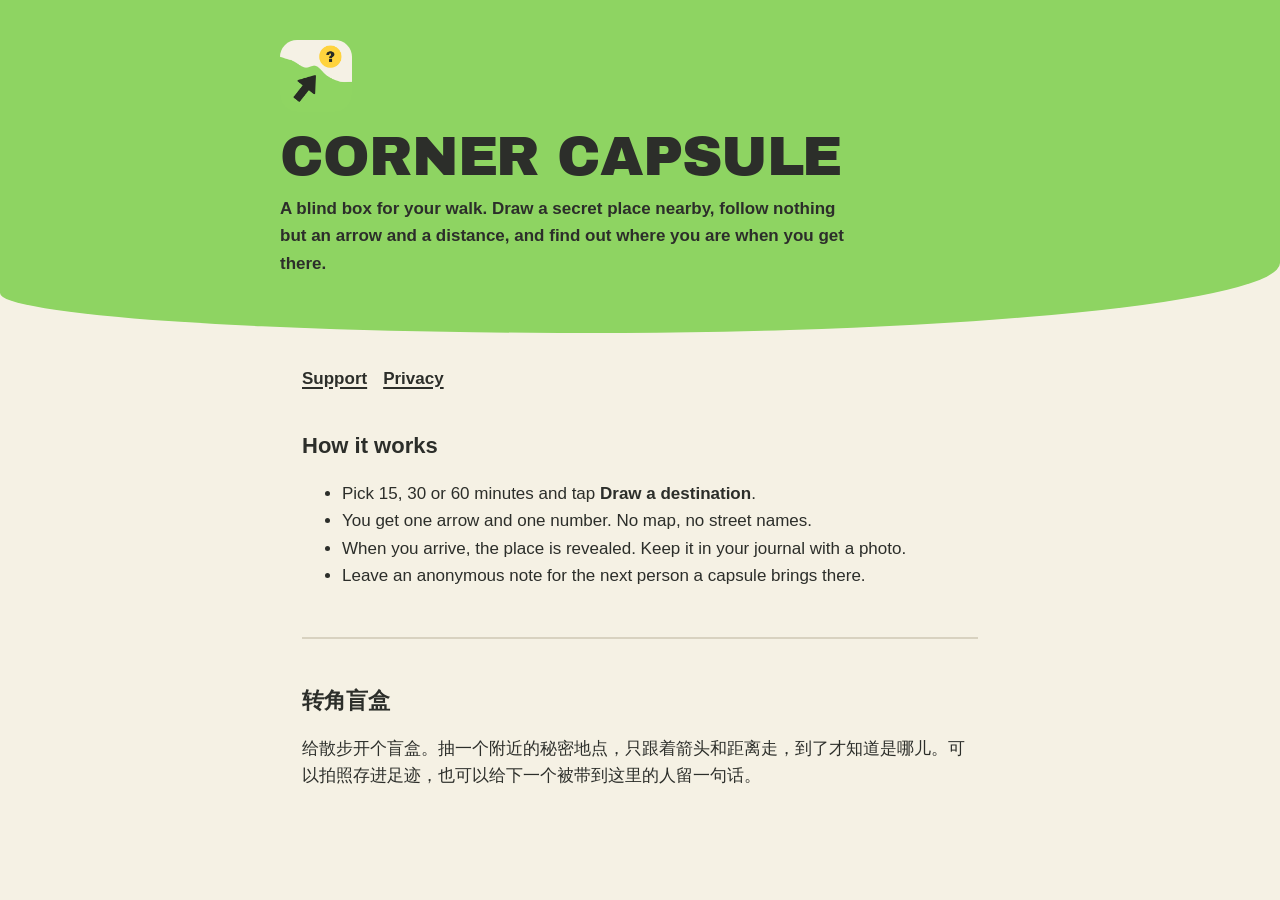
==== index.html @ cfa00d18 "Corner Capsule website: home, privacy policy, support Co-Authored-By: Claude Opus 5.5 <noreply@anthr" ====
<!doctype html>
<html lang="en">
<head>
<meta charset="utf-8">
<meta name="viewport" content="width=device-width, initial-scale=1">
<title>Corner Capsule</title>
<meta name="description" content="A blind box for your walk. Draw a secret nearby place, follow the arrow, find out where you are when you arrive.">
<link rel="stylesheet" href="https://fonts.googleapis.com/css2?family=Archivo+Black&display=swap">
<link rel="stylesheet" href="style.css">
<link rel="icon" href="icon.png">
</head>
<body>
<header><div class="wrap">
  <img src="icon.png" alt="">
  <h1>Corner Capsule</h1>
  <p>A blind box for your walk. Draw a secret place nearby, follow nothing but an arrow and a distance, and find out where you are when you get there.</p>
</div></header>
<main>
  <nav><a href="support.html">Support</a><a href="privacy.html">Privacy</a></nav>
  <h2>How it works</h2>
  <ul>
    <li>Pick 15, 30 or 60 minutes and tap <strong>Draw a destination</strong>.</li>
    <li>You get one arrow and one number. No map, no street names.</li>
    <li>When you arrive, the place is revealed. Keep it in your journal with a photo.</li>
    <li>Leave an anonymous note for the next person a capsule brings there.</li>
  </ul>
  <section class="lang" lang="zh-Hans">
    <h2>转角盲盒</h2>
    <p>给散步开个盲盒。抽一个附近的秘密地点，只跟着箭头和距离走，到了才知道是哪儿。可以拍照存进足迹，也可以给下一个被带到这里的人留一句话。</p>
  </section>
</main>
</body>
</html>
---- style.css ----
:root { --water:#F5F1E4; --land:#8ED462; --ink:#2C2E2A; --ink2:#585B53; --sun:#FFD23F; --line:#D8D2C0; }
@media (prefers-color-scheme: dark) { :root { --water:#131915; --land:#356F2C; --ink:#F2EFE4; --ink2:#A9AFA4; --line:#36433B; } }
* { box-sizing: border-box; }
body { margin: 0; background: var(--water); color: var(--ink); font: 17px/1.6 -apple-system, BlinkMacSystemFont, "Segoe UI", "PingFang SC", "Noto Sans SC", sans-serif; }
header { background: var(--land); padding: 40px 22px 56px; border-bottom-left-radius: 46% 40px; border-bottom-right-radius: 54% 70px; }
header .wrap, main { max-width: 720px; margin: 0 auto; }
header img { width: 72px; height: 72px; border-radius: 17px; display: block; margin-bottom: 18px; }
h1 { font-family: "Archivo Black", "Arial Black", sans-serif; font-weight: 400; text-transform: uppercase; font-size: clamp(34px, 8vw, 56px); line-height: .95; letter-spacing: -.02em; margin: 0 0 12px; }
header p { margin: 0; font-weight: 600; max-width: 34em; }
main { padding: 32px 22px 64px; }
h2 { font-size: 22px; margin: 36px 0 8px; }
h3 { font-size: 17px; margin: 24px 0 4px; }
p, li { color: var(--ink); }
.muted { color: var(--ink2); font-size: 15px; }
a { color: inherit; text-decoration-thickness: 2px; text-underline-offset: 3px; }
.lang { border-top: 2px solid var(--line); margin-top: 48px; padding-top: 8px; }
.pill { display: inline-block; background: var(--sun); color: #2C2E2A; font-weight: 700; border-radius: 999px; padding: 10px 20px; text-decoration: none; margin: 18px 10px 0 0; }
nav a { margin-right: 16px; font-weight: 600; }
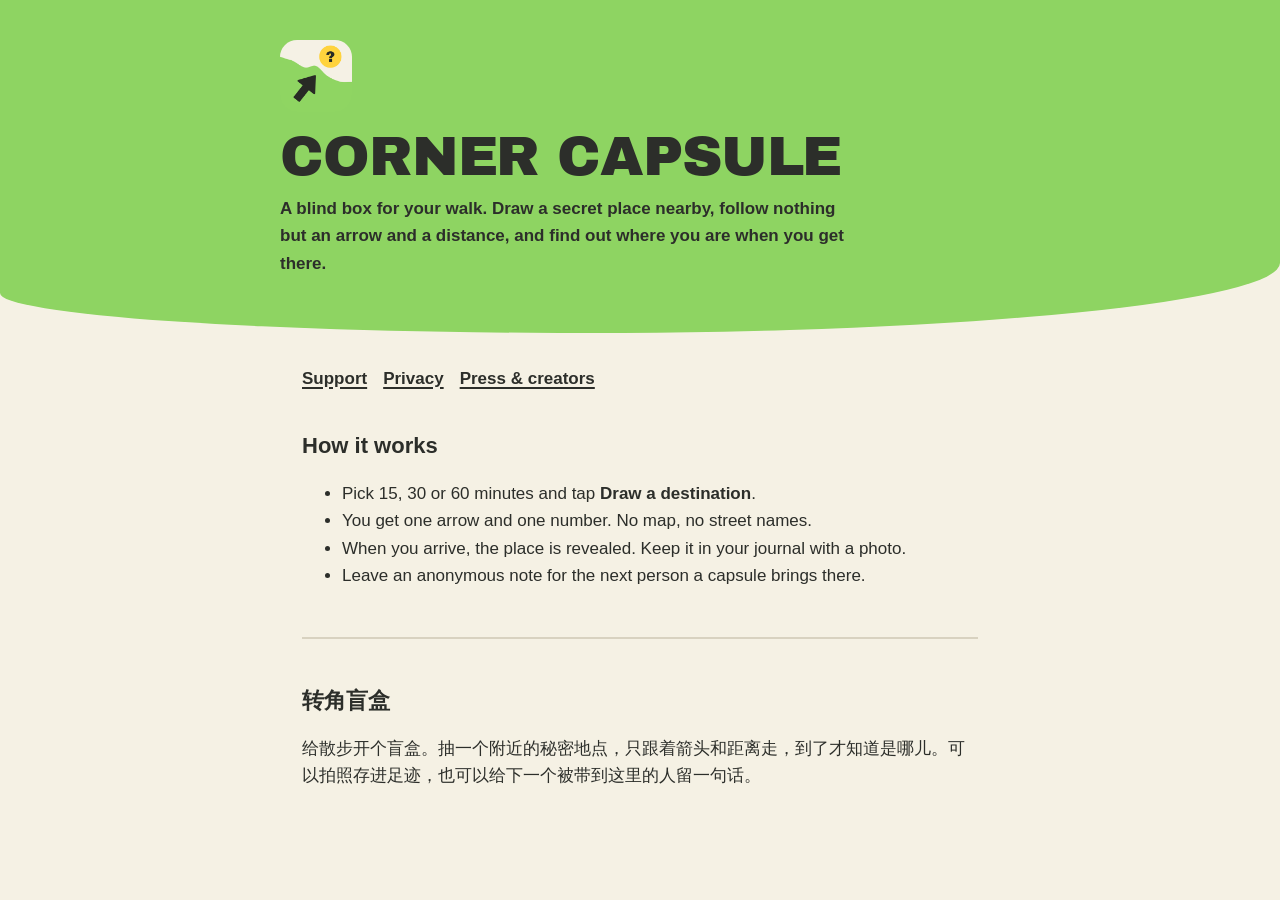
==== commit 9e8d951c: "Add a press and creators page" ====
--- a/index.html
+++ b/index.html
@@ -16,7 +16,7 @@
   <p>A blind box for your walk. Draw a secret place nearby, follow nothing but an arrow and a distance, and find out where you are when you get there.</p>
 </div></header>
 <main>
-  <nav><a href="support.html">Support</a><a href="privacy.html">Privacy</a></nav>
+  <nav><a href="support.html">Support</a><a href="privacy.html">Privacy</a><a href="press.html">Press &amp; creators</a></nav>
   <h2>How it works</h2>
   <ul>
     <li>Pick 15, 30 or 60 minutes and tap <strong>Draw a destination</strong>.</li>
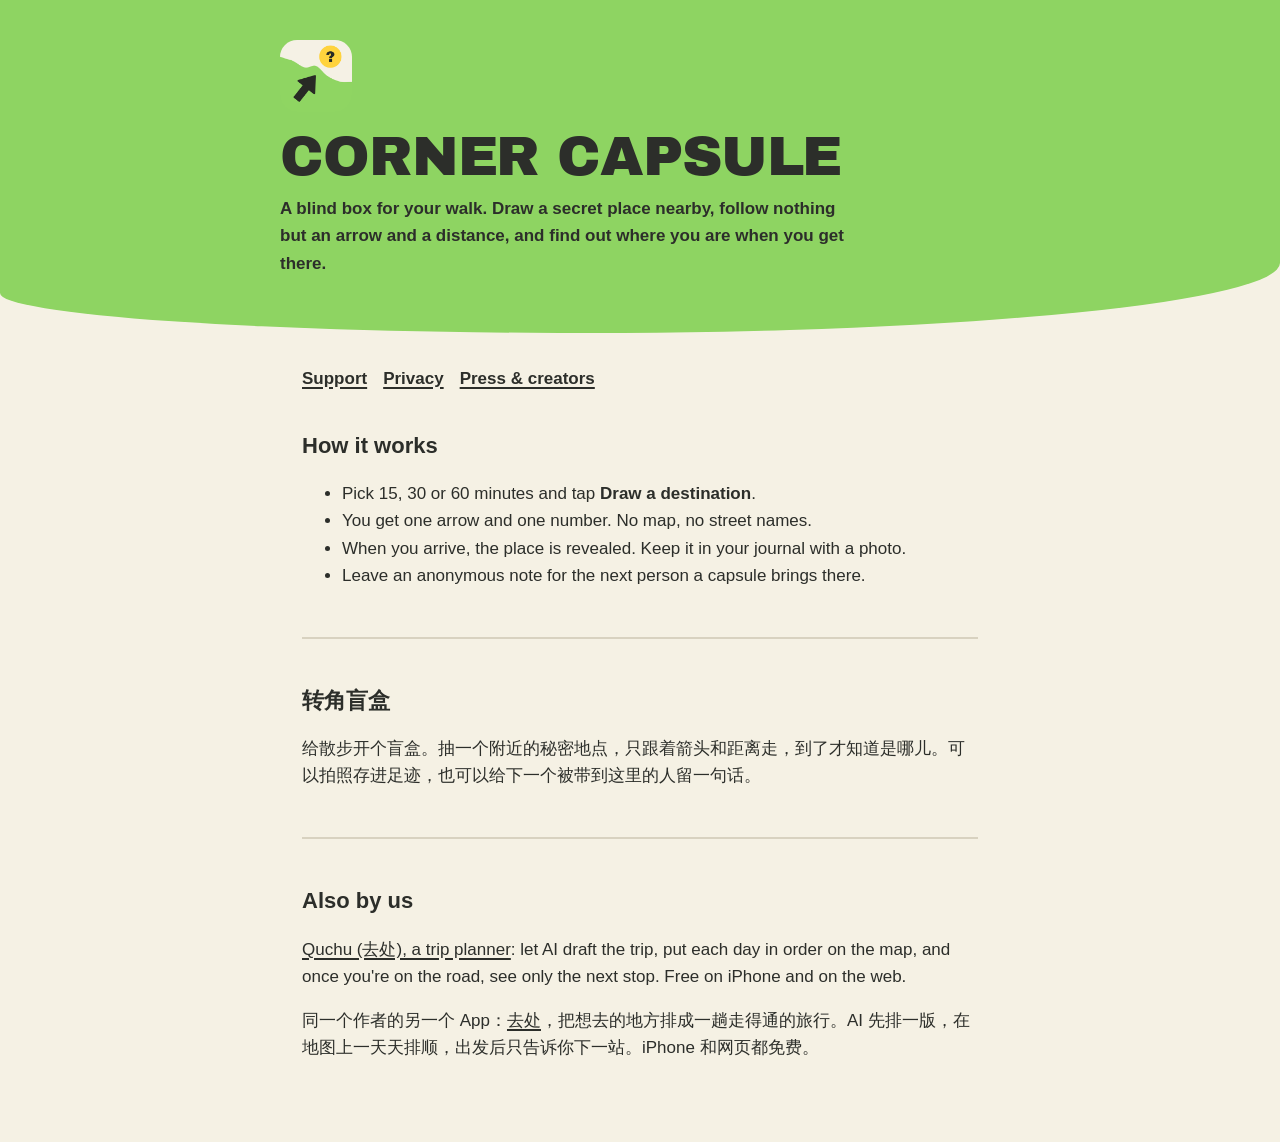
==== commit 0b95fc06: "Home: link to Quchu (去处), the trip planner by the same maker Co-Authored-By: Claude Opus 5.5 <norepl" ====
--- a/index.html
+++ b/index.html
@@ -28,6 +28,11 @@
     <h2>转角盲盒</h2>
     <p>给散步开个盲盒。抽一个附近的秘密地点，只跟着箭头和距离走，到了才知道是哪儿。可以拍照存进足迹，也可以给下一个被带到这里的人留一句话。</p>
   </section>
+  <section class="lang">
+    <h2>Also by us</h2>
+    <p><a href="https://paixc.com/">Quchu (去处), a trip planner</a>: let AI draft the trip, put each day in order on the map, and once you're on the road, see only the next stop. Free on iPhone and on the web.</p>
+    <p lang="zh-Hans">同一个作者的另一个 App：<a href="https://paixc.com/">去处</a>，把想去的地方排成一趟走得通的旅行。AI 先排一版，在地图上一天天排顺，出发后只告诉你下一站。iPhone 和网页都免费。</p>
+  </section>
 </main>
 </body>
 </html>
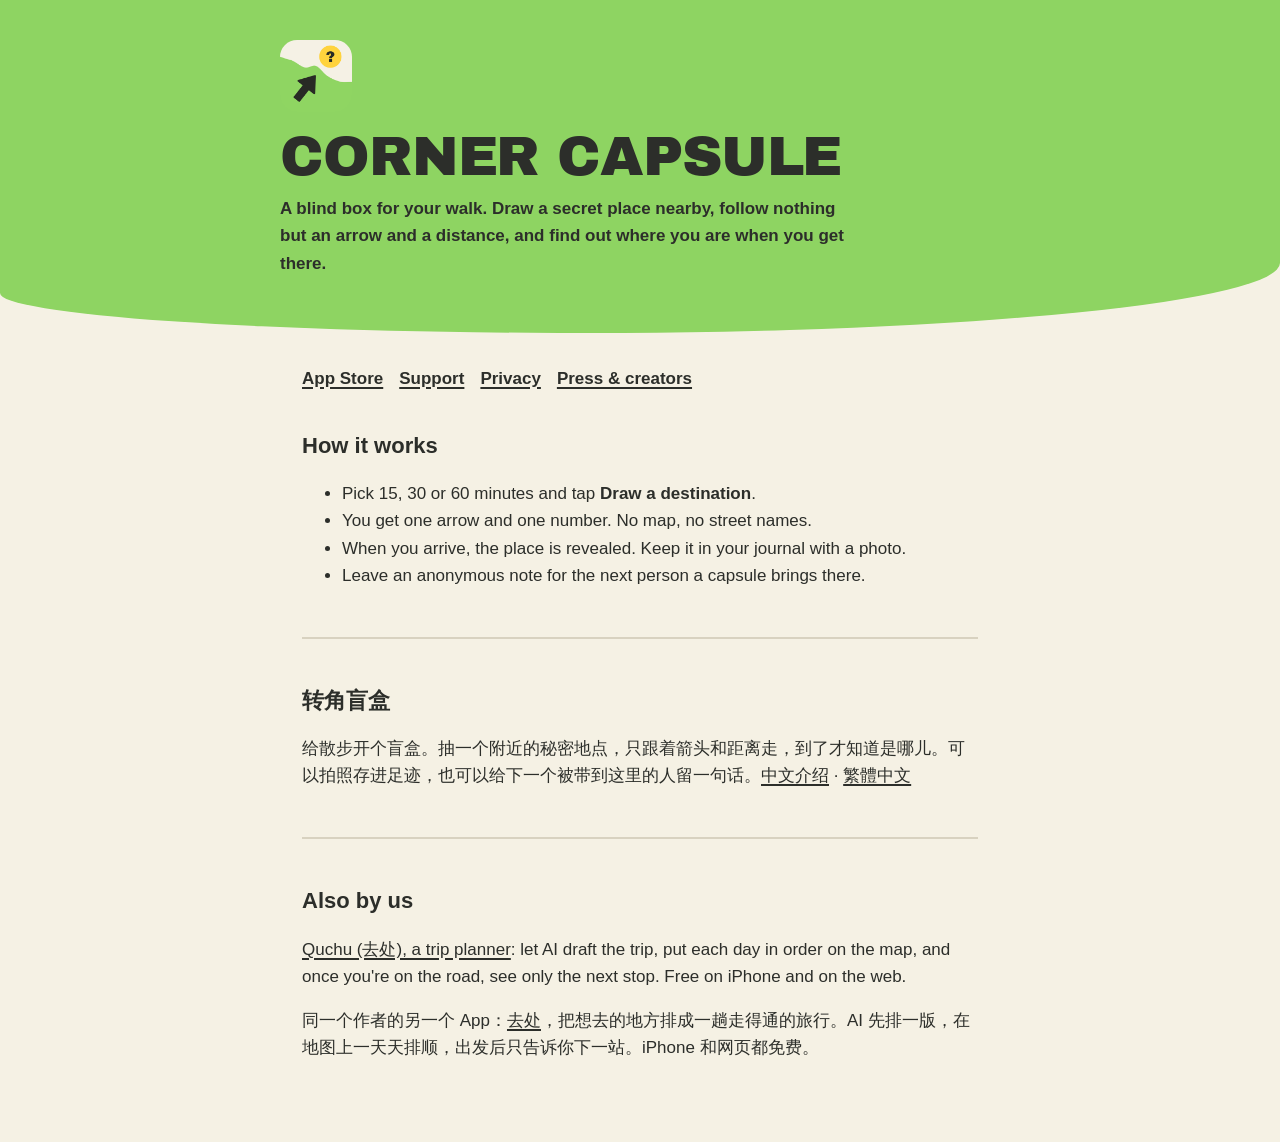
==== commit 2a0cbd9d: "Home: hreflang to the Chinese page on paixc.com/box, share tags, App Store link Co-Authored-By: Clau" ====
--- a/index.html
+++ b/index.html
@@ -8,6 +8,17 @@
 <link rel="stylesheet" href="https://fonts.googleapis.com/css2?family=Archivo+Black&display=swap">
 <link rel="stylesheet" href="style.css">
 <link rel="icon" href="icon.png">
+<link rel="canonical" href="https://hb5201437.github.io/corner-capsule/">
+<link rel="alternate" hreflang="en" href="https://hb5201437.github.io/corner-capsule/">
+<link rel="alternate" hreflang="x-default" href="https://hb5201437.github.io/corner-capsule/">
+<link rel="alternate" hreflang="zh-Hans" href="https://paixc.com/box">
+<link rel="alternate" hreflang="zh-Hant" href="https://paixc.com/hant/box">
+<meta name="apple-itunes-app" content="app-id=6832158882">
+<meta property="og:title" content="Corner Capsule · A blind box for your walk">
+<meta property="og:description" content="Draw a secret place nearby, follow one arrow, find out where you are when you get there. Free on iPhone.">
+<meta property="og:image" content="https://hb5201437.github.io/corner-capsule/press/header.png">
+<meta property="og:type" content="website">
+<script type="application/ld+json">{"@context":"https://schema.org","@type":"MobileApplication","name":"Corner Capsule","alternateName":"转角盲盒","operatingSystem":"iOS 17","applicationCategory":"HealthApplication","url":"https://hb5201437.github.io/corner-capsule/","downloadUrl":"https://apps.apple.com/app/id6832158882","sameAs":["https://apps.apple.com/app/id6832158882","https://paixc.com/box"],"offers":{"@type":"Offer","price":"0","priceCurrency":"USD"}}</script>
 </head>
 <body>
 <header><div class="wrap">
@@ -16,7 +27,7 @@
   <p>A blind box for your walk. Draw a secret place nearby, follow nothing but an arrow and a distance, and find out where you are when you get there.</p>
 </div></header>
 <main>
-  <nav><a href="support.html">Support</a><a href="privacy.html">Privacy</a><a href="press.html">Press &amp; creators</a></nav>
+  <nav><a href="https://apps.apple.com/app/id6832158882">App Store</a><a href="support.html">Support</a><a href="privacy.html">Privacy</a><a href="press.html">Press &amp; creators</a></nav>
   <h2>How it works</h2>
   <ul>
     <li>Pick 15, 30 or 60 minutes and tap <strong>Draw a destination</strong>.</li>
@@ -26,7 +37,7 @@
   </ul>
   <section class="lang" lang="zh-Hans">
     <h2>转角盲盒</h2>
-    <p>给散步开个盲盒。抽一个附近的秘密地点，只跟着箭头和距离走，到了才知道是哪儿。可以拍照存进足迹，也可以给下一个被带到这里的人留一句话。</p>
+    <p>给散步开个盲盒。抽一个附近的秘密地点，只跟着箭头和距离走，到了才知道是哪儿。可以拍照存进足迹，也可以给下一个被带到这里的人留一句话。<a href="https://paixc.com/box" hreflang="zh-Hans">中文介绍</a> · <a href="https://paixc.com/hant/box" hreflang="zh-Hant" lang="zh-Hant">繁體中文</a></p>
   </section>
   <section class="lang">
     <h2>Also by us</h2>
